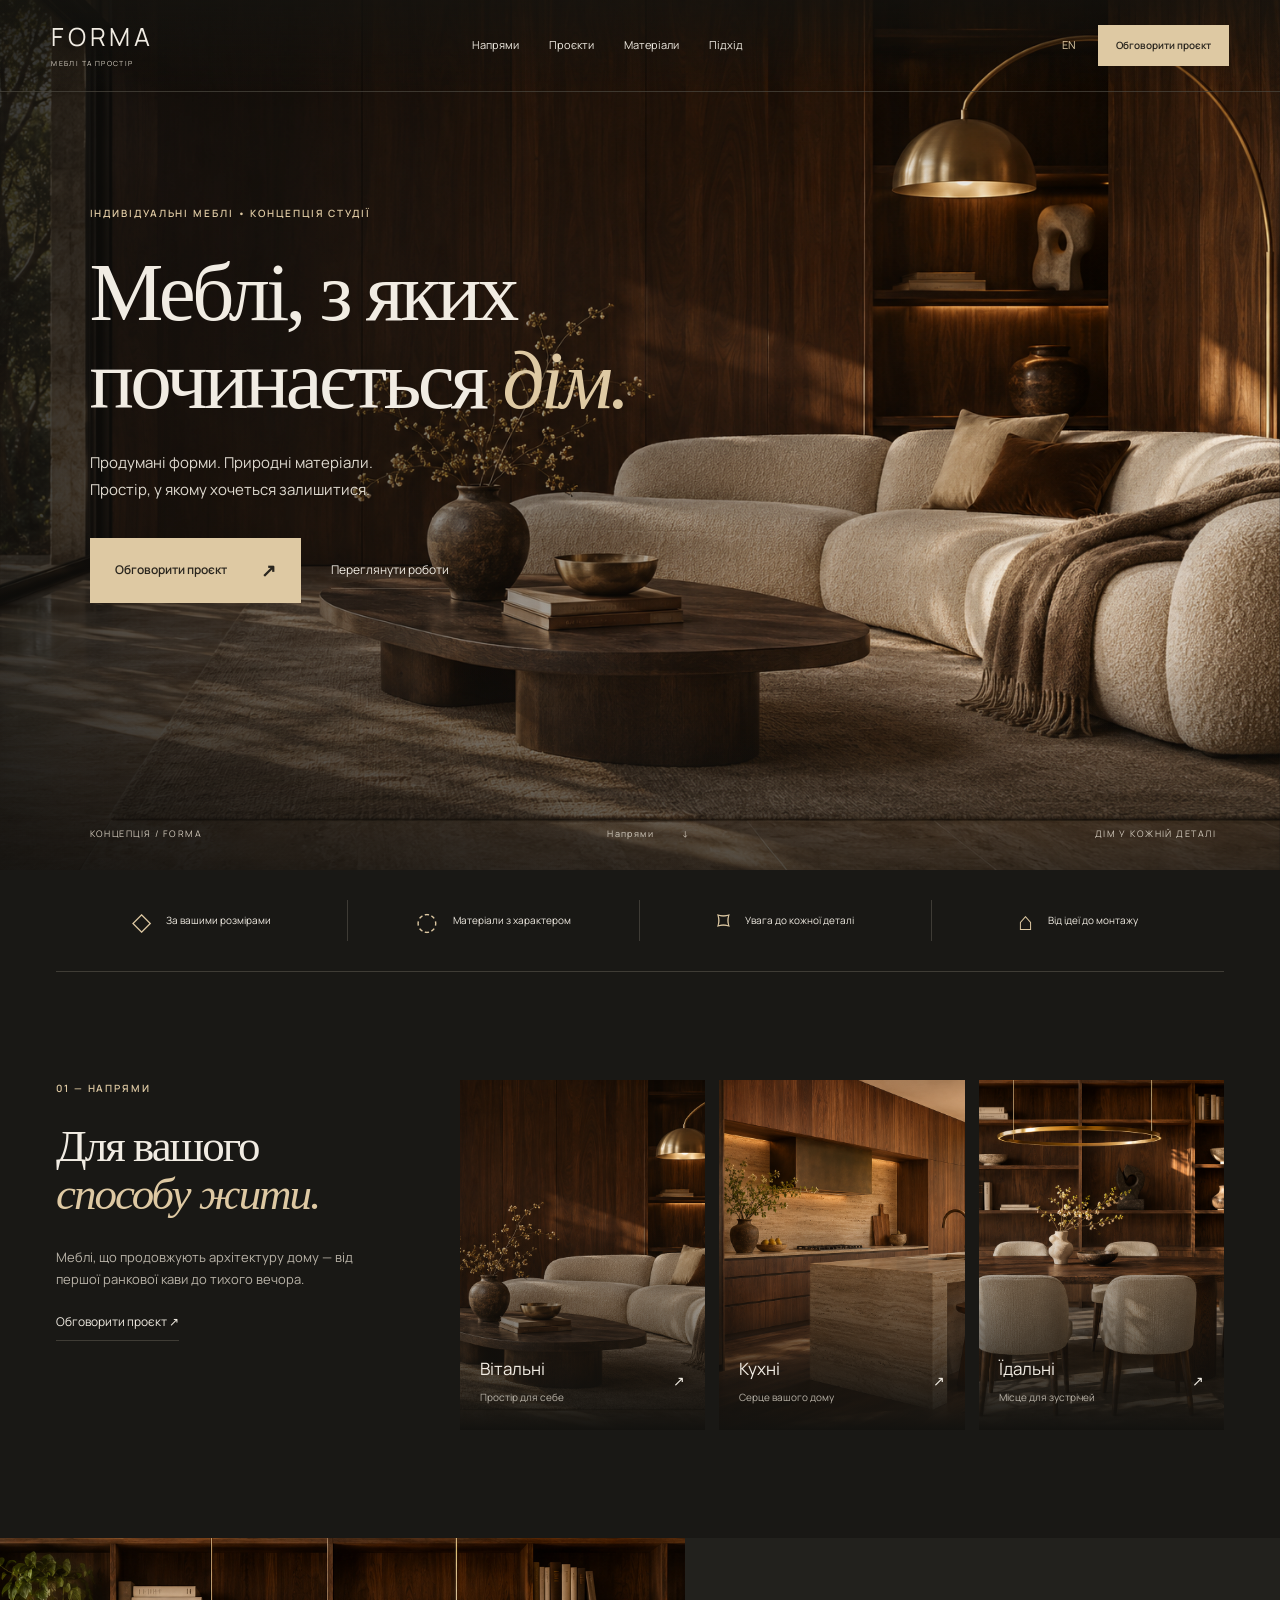
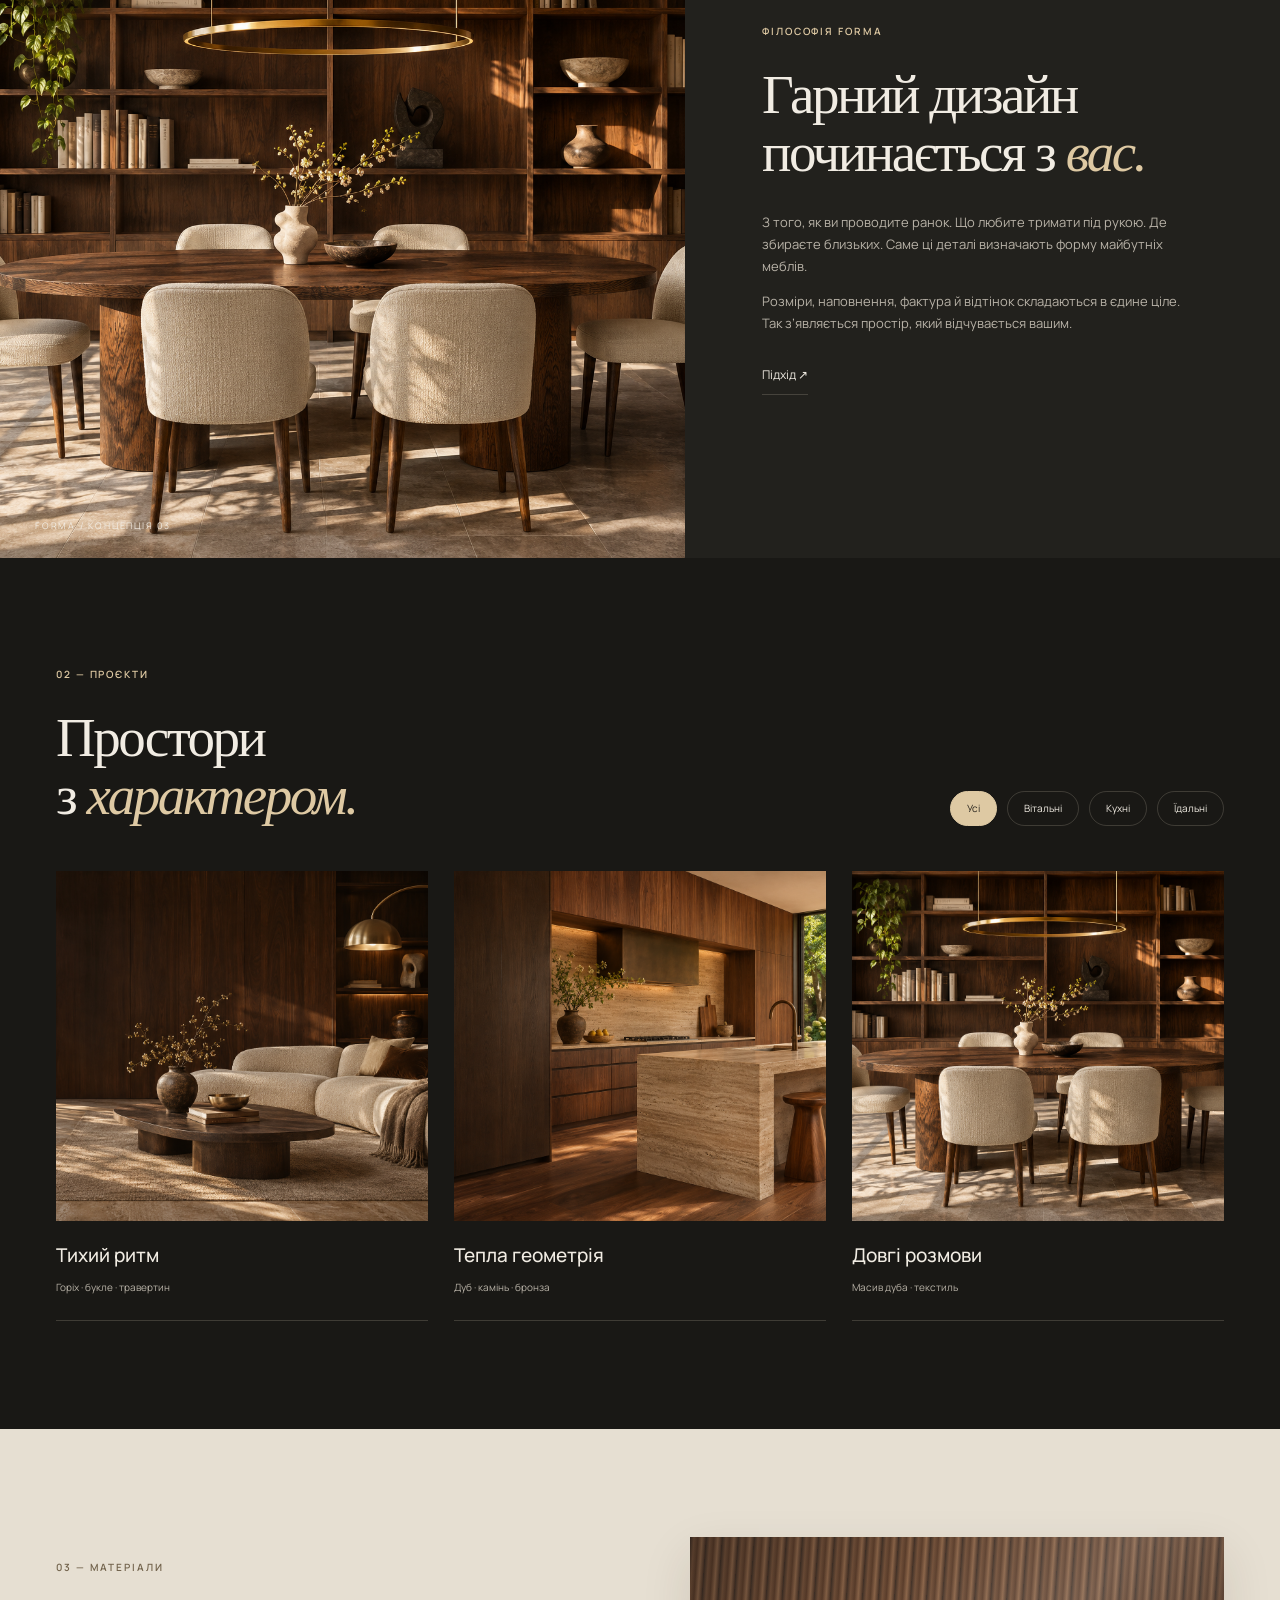
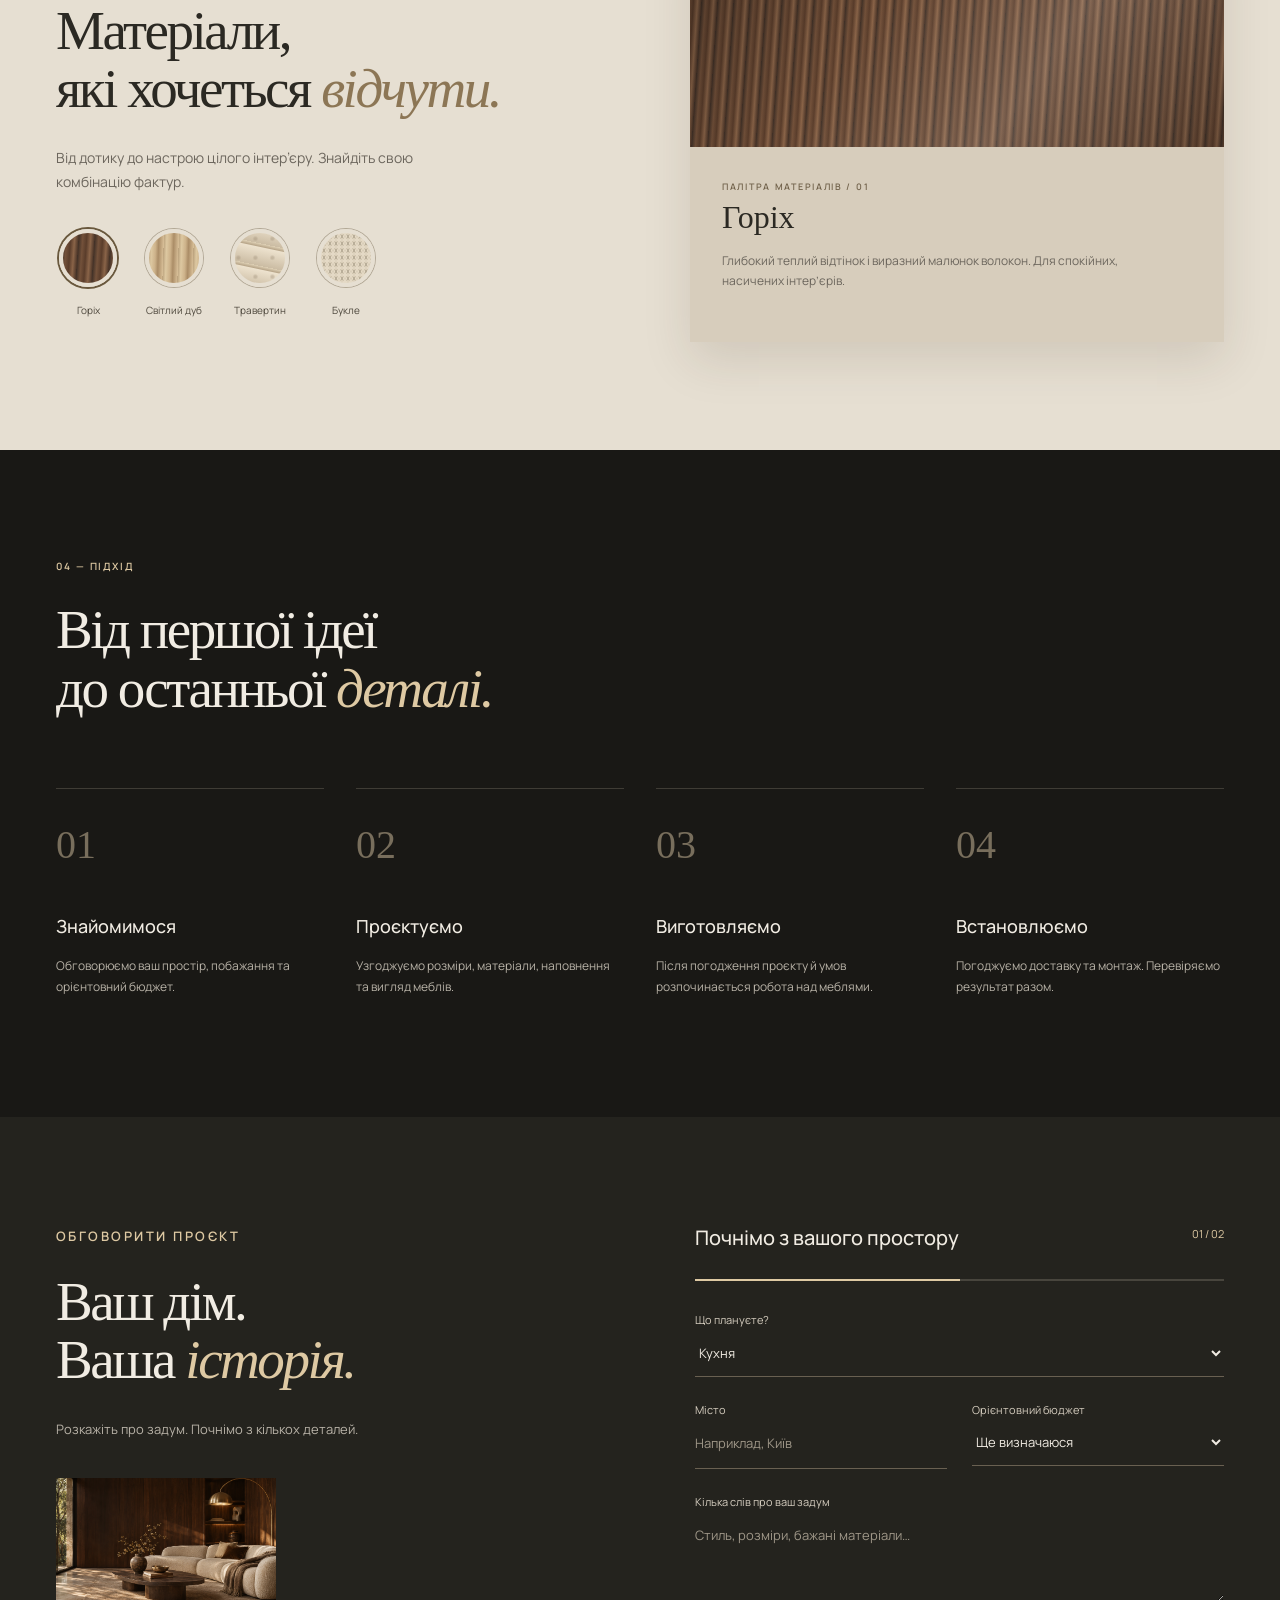
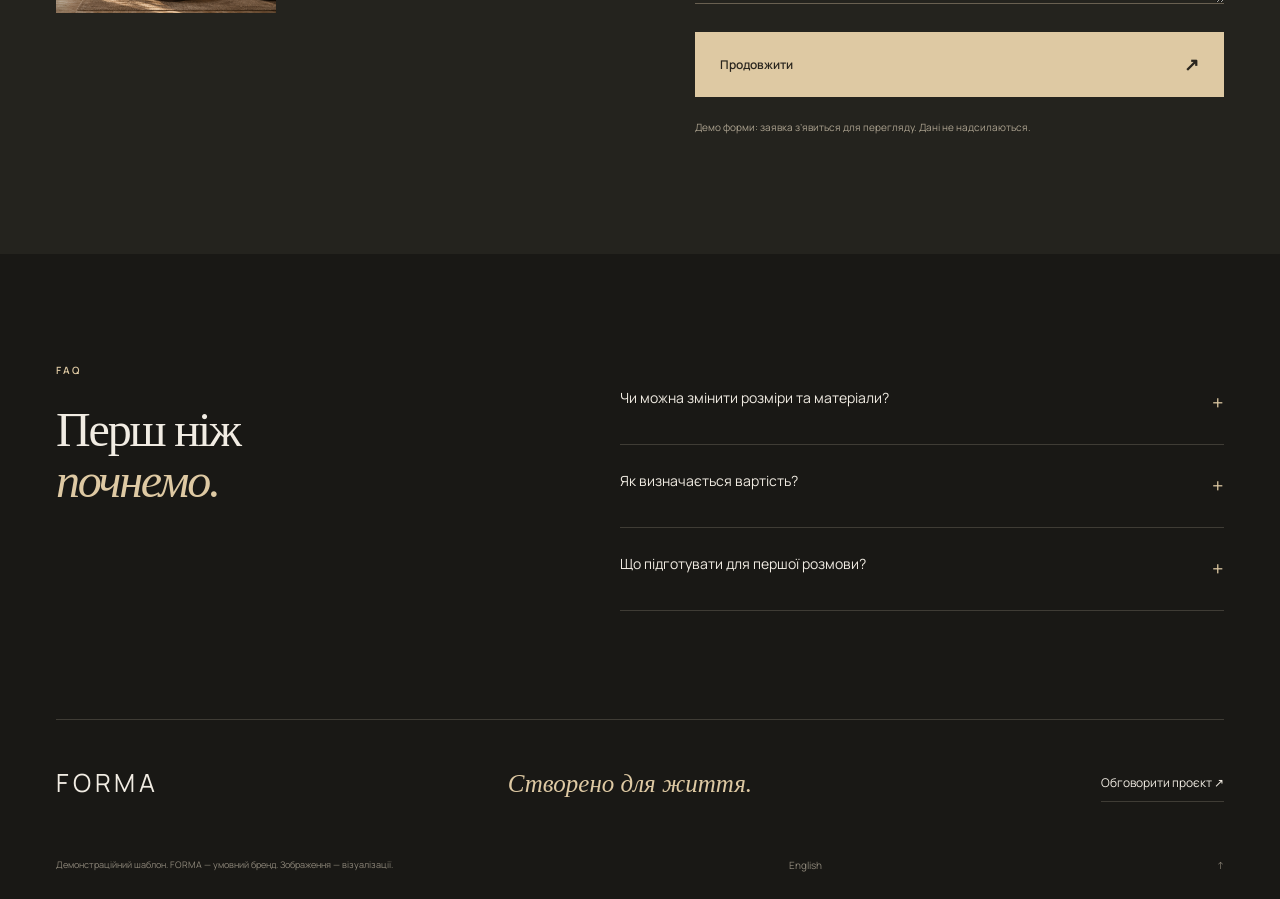
==== index.html @ 68974aac "Create Ukrainian and American furniture studio templates" ====
<!doctype html>
<html lang="uk">
<head>
<meta charset="UTF-8">
<meta name="viewport" content="width=device-width, initial-scale=1">
<meta name="robots" content="noindex,nofollow">
<meta name="description" content="МЕБЛІ ТА ПРОСТІР — Демонстраційний шаблон. FORMA — умовний бренд. Зображення — візуалізації.">
<meta name="theme-color" content="#191815">
<title>FORMA — МЕБЛІ ТА ПРОСТІР</title>
<link rel="icon" href="favicon.svg">
<link rel="preload" href="manrope.ttf" as="font" type="font/ttf" crossorigin>
<link rel="stylesheet" href="style.css">
<script src="app.js" defer>
</script>
</head>
<body class="uk">
<a class="skip" href="#main">До вмісту</a>
<header>
<a class="brand" href="#">FORMA<small>МЕБЛІ ТА ПРОСТІР</small>
</a>
<nav aria-label="Навігація">
<a href="#collections">Напрями</a>
<a href="#projects">Проєкти</a>
<a href="#materials">Матеріали</a>
<a href="#process">Підхід</a>
</nav>
<div class="header-end">
<a class="language" href="english.html" aria-label="English template">EN</a>
<a class="button compact" href="#inquiry">Обговорити проєкт</a>
<button class="menu-toggle" aria-label="Меню" aria-expanded="false">
<span>
</span>
<span>
</span>
</button>
</div>
</header>
<main id="main">
<section class="hero">
<img class="hero-img" src="living.png" alt="Вітальні" fetchpriority="high">
<div class="hero-shade">
</div>
<div class="hero-content">
<p class="eyebrow">ІНДИВІДУАЛЬНІ МЕБЛІ • КОНЦЕПЦІЯ СТУДІЇ</p>
<h1>Меблі, з яких<br>починається <i>дім.</i>
</h1>
<p class="hero-intro">Продумані форми. Природні матеріали.<br>Простір, у якому хочеться залишитися.</p>
<div class="hero-actions">
<a class="button" href="#inquiry">Обговорити проєкт <span>↗</span>
</a>
<a class="text-link" href="#projects">Переглянути роботи</a>
</div>
</div>
<div class="hero-bottom">
<span>КОНЦЕПЦІЯ / FORMA</span>
<a href="#collections">Напрями <span>↓</span>
</a>
<span>ДІМ У КОЖНІЙ ДЕТАЛІ</span>
</div>
</section>
<div class="benefits wrap">
<div>
<span class="benefit-icon">◇</span>
<span>За вашими розмірами</span>
</div>
<div>
<span class="benefit-icon">◌</span>
<span>Матеріали з характером</span>
</div>
<div>
<span class="benefit-icon">⌑</span>
<span>Увага до кожної деталі</span>
</div>
<div>
<span class="benefit-icon">⌂</span>
<span>Від ідеї до монтажу</span>
</div>
</div>
<section class="collections wrap section" id="collections">
<div class="collection-intro">
<p class="eyebrow">01 — Напрями</p>
<h2>Для вашого<br>
 <i>способу жити.</i>
</h2>
<p>Меблі, що продовжують архітектуру дому — від першої ранкової кави до тихого вечора.</p>
<a class="text-link" href="#inquiry">Обговорити проєкт ↗</a>
</div>
<div class="collection-grid">
<button class="collection-card" data-project="0">
<img src="living.png" alt="Вітальні" loading="lazy">
<span class="card-bottom">
<span>
<strong>Вітальні</strong>
<small>Простір для себе</small>
</span>
<span aria-hidden="true">↗</span>
</span>
</button>
<button class="collection-card" data-project="1">
<img src="kitchen.png" alt="Кухні" loading="lazy">
<span class="card-bottom">
<span>
<strong>Кухні</strong>
<small>Серце вашого дому</small>
</span>
<span aria-hidden="true">↗</span>
</span>
</button>
<button class="collection-card" data-project="2">
<img src="dining.png" alt="Їдальні" loading="lazy">
<span class="card-bottom">
<span>
<strong>Їдальні</strong>
<small>Місце для зустрічей</small>
</span>
<span aria-hidden="true">↗</span>
</span>
</button>
</div>
</section>
<section class="about section">
<div class="about-image">
<img src="dining.png" alt="Їдальні" loading="lazy">
<span class="image-label">FORMA / КОНЦЕПЦІЯ 03</span>
</div>
<div class="about-copy">
<p class="eyebrow">ФІЛОСОФІЯ FORMA</p>
<h2>Гарний дизайн<br>починається з <i>вас.</i>
</h2>
<p>З того, як ви проводите ранок. Що любите тримати під рукою. Де збираєте близьких. Саме ці деталі визначають форму майбутніх меблів.</p>
<p>Розміри, наповнення, фактура й відтінок складаються в єдине ціле. Так з’являється простір, який відчувається вашим.</p>
<a class="text-link" href="#process">Підхід ↗</a>
</div>
</section>
<section class="wrap section" id="projects">
<div class="section-heading">
<div>
<p class="eyebrow">02 — Проєкти</p>
<h2>Простори<br>з <i>характером.</i>
</h2>
</div>
<div class="filters" aria-label="Фільтр проєктів">
<button class="active" data-filter="all" aria-pressed="true">Усі</button>
<button data-filter="0" aria-pressed="false">Вітальні</button>
<button data-filter="1" aria-pressed="false">Кухні</button>
<button data-filter="2" aria-pressed="false">Їдальні</button>
</div>
</div>
<div class="project-grid">
<button class="project" data-category="0" data-project="0">
<div class="project-photo">
<img src="living.png" alt="Тихий ритм" loading="lazy">
<span>Детальніше про концепцію ↗</span>
</div>
<div class="project-caption">
<h3>Тихий ритм</h3>
<small>Горіх · букле · травертин</small>
</div>
</button>
<button class="project" data-category="1" data-project="1">
<div class="project-photo">
<img src="kitchen.png" alt="Тепла геометрія" loading="lazy">
<span>Детальніше про концепцію ↗</span>
</div>
<div class="project-caption">
<h3>Тепла геометрія</h3>
<small>Дуб · камінь · бронза</small>
</div>
</button>
<button class="project" data-category="2" data-project="2">
<div class="project-photo">
<img src="dining.png" alt="Довгі розмови" loading="lazy">
<span>Детальніше про концепцію ↗</span>
</div>
<div class="project-caption">
<h3>Довгі розмови</h3>
<small>Масив дуба · текстиль</small>
</div>
</button>
</div>
</section>
<section class="materials section" id="materials">
<div class="wrap material-layout">
<div>
<p class="eyebrow">03 — Матеріали</p>
<h2>Матеріали,<br>які хочеться <i>відчути.</i>
</h2>
<p>Від дотику до настрою цілого інтер’єру. Знайдіть свою комбінацію фактур.</p>
<div class="swatches" role="group" aria-label="Матеріали">
<button class="swatch s0" data-material="0" aria-label="Горіх" aria-pressed="true">
<span>
</span>
<small>Горіх</small>
</button>
<button class="swatch s1" data-material="1" aria-label="Світлий дуб" aria-pressed="false">
<span>
</span>
<small>Світлий дуб</small>
</button>
<button class="swatch s2" data-material="2" aria-label="Травертин" aria-pressed="false">
<span>
</span>
<small>Травертин</small>
</button>
<button class="swatch s3" data-material="3" aria-label="Букле" aria-pressed="false">
<span>
</span>
<small>Букле</small>
</button>
</div>
</div>
<div class="material-preview m0">
<div class="material-surface">
<span class="grain">
</span>
</div>
<div class="material-info">
<span class="eyebrow">ПАЛІТРА МАТЕРІАЛІВ / <span id="material-number">01</span>
</span>
<h3 id="material-name">Горіх</h3>
<p id="material-description">Глибокий теплий відтінок і виразний малюнок волокон. Для спокійних, насичених інтер’єрів.</p>
</div>
</div>
</div>
</section>
<section class="wrap section" id="process">
<div class="section-heading">
<div>
<p class="eyebrow">04 — Підхід</p>
<h2>Від першої ідеї<br>до останньої <i>деталі.</i>
</h2>
</div>
</div>
<div class="steps">
<article>
<span class="step-number">01</span>
<h3>Знайомимося</h3>
<p>Обговорюємо ваш простір, побажання та орієнтовний бюджет.</p>
</article>
<article>
<span class="step-number">02</span>
<h3>Проєктуємо</h3>
<p>Узгоджуємо розміри, матеріали, наповнення та вигляд меблів.</p>
</article>
<article>
<span class="step-number">03</span>
<h3>Виготовляємо</h3>
<p>Після погодження проєкту й умов розпочинається робота над меблями.</p>
</article>
<article>
<span class="step-number">04</span>
<h3>Встановлюємо</h3>
<p>Погоджуємо доставку та монтаж. Перевіряємо результат разом.</p>
</article>
</div>
</section>
<section class="inquiry section" id="inquiry">
<div class="wrap inquiry-layout">
<div class="inquiry-copy">
<p class="eyebrow">Обговорити проєкт</p>
<h2>Ваш дім.<br>Ваша <i>історія.</i>
</h2>
<p>Розкажіть про задум. Почнімо з кількох деталей.</p>
<div class="mini-image">
<img src="living.png" alt="Вітальні" loading="lazy">
</div>
</div>
<form id="inquiry-form">
<div class="form-top">
<h3>Почнімо з вашого простору</h3>
<span id="step-indicator">01 / 02</span>
</div>
<div class="progress">
<span>
</span>
</div>
<fieldset id="step-one">
<legend class="sr-only">Почнімо з вашого простору</legend>
<label>Що плануєте?<select name="project">
<option>Кухня</option>
<option>Вітальня</option>
<option>Їдальня</option>
<option>Шафа / гардеробна</option>
<option>Комплексний проєкт</option>
</select>
</label>
<div class="field-grid">
<label>Місто<input name="location" placeholder="Наприклад, Київ" required >
</label>
<label>Орієнтовний бюджет<select name="budget">
<option>Ще визначаюся</option>
<option>До 100 000 ₴</option>
<option>100 000–250 000 ₴</option>
<option>Понад 250 000 ₴</option>
</select>
</label>
</div>
<label>Кілька слів про ваш задум<textarea name="notes" rows="3" placeholder="Стиль, розміри, бажані матеріали…">
</textarea>
</label>
<button class="button form-button" type="button" id="next">Продовжити <span>↗</span>
</button>
</fieldset>
<fieldset id="step-two" hidden disabled>
<legend class="sr-only">Ваше ім’я</legend>
<label>Ваше ім’я<input name="name" autocomplete="name" required>
</label>
<label>Email<input name="email" type="email" autocomplete="email" required>
</label>
<div class="form-buttons">
<button class="back-button" type="button" id="back">Назад</button>
<button class="button" type="submit">Переглянути заявку ↗</button>
</div>
</fieldset>
<p class="form-note">Демо форми: заявка з’явиться для перегляду. Дані не надсилаються.</p>
</form>
</div>
</section>
<section class="wrap section faq">
<div>
<p class="eyebrow">FAQ</p>
<h2>Перш ніж<br>
 <i>почнемо.</i>
</h2>
</div>
<div>
<details>
<summary>Чи можна змінити розміри та матеріали?<span>+</span>
</summary>
<p>Так. Концепція передбачає індивідуальний вибір розмірів, наповнення й матеріалів. Остаточні можливості узгоджуються для конкретного проєкту.</p>
</details>
<details>
<summary>Як визначається вартість?<span>+</span>
</summary>
<p>Для розрахунку потрібні розміри, бажане наповнення, матеріали та умови монтажу. Точна пропозиція готується після обговорення деталей.</p>
</details>
<details>
<summary>Що підготувати для першої розмови?<span>+</span>
</summary>
<p>План приміщення, приблизні розміри та кілька зображень, які вам подобаються. Якщо їх ще немає, почніть з опису ідеї.</p>
</details>
</div>
</section>
</main>
<footer class="wrap">
<div class="footer-top">
<a class="brand" href="#">FORMA</a>
<p>Створено для життя.</p>
<a class="text-link" href="#inquiry">Обговорити проєкт ↗</a>
</div>
<div class="footer-bottom">
<small>Демонстраційний шаблон. FORMA — умовний бренд. Зображення — візуалізації.</small>
<a href="english.html">English</a>
<a href="#">↑</a>
</div>
</footer>
<dialog id="project-dialog">
<button class="close" aria-label="Закрити">×</button>
<img id="dialog-image" src="living.png" alt="">
<div class="dialog-copy">
<p class="eyebrow">Концепція інтер’єру</p>
<h2 id="dialog-title">
</h2>
<p id="dialog-details">
</p>
<p>Демонстраційна візуалізація поєднання матеріалів та меблів. Майбутній проєкт адаптується до вашого простору.</p>
<button class="button" id="project-inquire">Обговорити проєкт ↗</button>
</div>
</dialog>
<dialog id="request-dialog">
<button class="close" aria-label="Закрити">×</button>
<div class="dialog-copy">
<p class="eyebrow">Готово до обговорення</p>
<h2>Ваша заявка</h2>
<pre id="request-text">
</pre>
<p>Це попередній перегляд. Щоб приймати реальні звернення, власник шаблону підключає пошту або CRM.</p>
<div class="form-buttons">
<button class="button" id="copy">Скопіювати</button>
<button class="text-link" id="download">Завантажити заявку</button>
</div>
<p id="copy-status" role="status">
</p>
</div>
</dialog>
<script type="application/json" id="site-data">{"lang": "uk", "brand": "FORMA", "tag": "МЕБЛІ ТА ПРОСТІР", "other": "english.html", "otherlabel": "EN", "title": "Меблі, з яких<br>починається <i>дім.</i>", "eyebrow": "ІНДИВІДУАЛЬНІ МЕБЛІ • КОНЦЕПЦІЯ СТУДІЇ", "intro": "Продумані форми. Природні матеріали.<br>Простір, у якому хочеться залишитися.", "hero": "living", "cta": "Обговорити проєкт", "explore": "Переглянути роботи", "nav": ["Напрями", "Проєкти", "Матеріали", "Підхід"], "line": ["За вашими розмірами", "Матеріали з характером", "Увага до кожної деталі", "Від ідеї до монтажу"], "collection": "Для вашого<br>
 <i>способу жити.</i>", "collectionintro": "Меблі, що продовжують архітектуру дому — від першої ранкової кави до тихого вечора.", "cats": ["Вітальні", "Кухні", "Їдальні"], "catdesc": ["Простір для себе", "Серце вашого дому", "Місце для зустрічей"], "aboutlabel": "ФІЛОСОФІЯ FORMA", "about": "Гарний дизайн<br>починається з <i>вас.</i>", "abouttext": "З того, як ви проводите ранок. Що любите тримати під рукою. Де збираєте близьких. Саме ці деталі визначають форму майбутніх меблів.", "abouttext2": "Розміри, наповнення, фактура й відтінок складаються в єдине ціле. Так з’являється простір, який відчувається вашим.", "projects": "Простори<br>з <i>характером.</i>", "all": "Усі", "projectfilters": ["Вітальні", "Кухні", "Їдальні"], "projectnames": ["Тихий ритм", "Тепла геометрія", "Довгі розмови"], "projectdetail": ["Горіх · букле · травертин", "Дуб · камінь · бронза", "Масив дуба · текстиль"], "view": "Детальніше про концепцію", "materials": "Матеріали,<br>які хочеться <i>відчути.</i>", "materialintro": "Від дотику до настрою цілого інтер’єру. Знайдіть свою комбінацію фактур.", "matnames": ["Горіх", "Світлий дуб", "Травертин", "Букле"], "matdesc": ["Глибокий теплий відтінок і виразний малюнок волокон. Для спокійних, насичених інтер’єрів.", "Світла природна фактура. Додає простору легкості й поєднується з теплим каменем.", "М’яка палітра та природні пори. Кожен фрагмент має власний неповторний малюнок.", "Об’ємне переплетення та м’якість. Для меблів, у яких хочеться затриматися."], "process": "Від першої ідеї<br>до останньої <i>деталі.</i>", "steps": ["Знайомимося", "Проєктуємо", "Виготовляємо", "Встановлюємо"], "steptext": ["Обговорюємо ваш простір, побажання та орієнтовний бюджет.", "Узгоджуємо розміри, матеріали, наповнення та вигляд меблів.", "Після погодження проєкту й умов розпочинається робота над меблями.", "Погоджуємо доставку та монтаж. Перевіряємо результат разом."], "formtitle": "Ваш дім.<br>Ваша <i>історія.</i>", "formintro": "Розкажіть про задум. Почнімо з кількох деталей.", "start": "Почнімо з вашого простору", "next": "Продовжити", "back": "Назад", "send": "Переглянути заявку", "projectlabel": "Що плануєте?", "options": ["Кухня", "Вітальня", "Їдальня", "Шафа / гардеробна", "Комплексний проєкт"], "city": "Місто", "cityph": "Наприклад, Київ", "budget": "Орієнтовний бюджет", "budgets": ["Ще визначаюся", "До 100 000 ₴", "100 000–250 000 ₴", "Понад 250 000 ₴"], "name": "Ваше ім’я", "email": "Email", "notes": "Кілька слів про ваш задум", "noteph": "Стиль, розміри, бажані матеріали…", "formnote": "Демо форми: заявка з’явиться для перегляду. Дані не надсилаються.", "faqtitle": "Перш ніж<br>
 <i>почнемо.</i>", "faqs": [["Чи можна змінити розміри та матеріали?", "Так. Концепція передбачає індивідуальний вибір розмірів, наповнення й матеріалів. Остаточні можливості узгоджуються для конкретного проєкту."], ["Як визначається вартість?", "Для розрахунку потрібні розміри, бажане наповнення, матеріали та умови монтажу. Точна пропозиція готується після обговорення деталей."], ["Що підготувати для першої розмови?", "План приміщення, приблизні розміри та кілька зображень, які вам подобаються. Якщо їх ще немає, почніть з опису ідеї."]], "footer": "Створено для життя.", "demo": "Демонстраційний шаблон. FORMA — умовний бренд. Зображення — візуалізації.", "modal": "Концепція інтер’єру", "modaltext": "Демонстраційна візуалізація поєднання матеріалів та меблів. Майбутній проєкт адаптується до вашого простору.", "close": "Закрити", "request": "Ваша заявка", "copy": "Скопіювати", "copied": "Скопійовано", "download": "Завантажити заявку", "step": "Крок", "finish": "Готово до обговорення", "formsummary": "Це попередній перегляд. Щоб приймати реальні звернення, власник шаблону підключає пошту або CRM."}</script>
</body>
</html>
---- style.css ----
@font-face {
  font-family:Manrope;
  src:url(manrope.ttf) format('truetype');
  font-weight:200 800;
  font-display:swap
}

:root {
  --bg:#191815;
  --panel:#22211d;
  --ink:#f1ece3;
  --muted:#b8b2a7;
  --gold:#dec9a3;
  --line:rgba(232,220,198,.18);
  --serif:Georgia,'Times New Roman',serif
}

* {
  box-sizing:border-box
}
html {
  scroll-behavior:smooth;
  scroll-padding-top:100px
}
body {
  margin:0;
  background:var(--bg);
  color:var(--ink);
  font:14px/1.7 Manrope,sans-serif
}
button,input,select,textarea {
  font:inherit
}
button,a {
  -webkit-tap-highlight-color:transparent
}
button {
  cursor:pointer
}
a {
  color:inherit;
  text-decoration:none
}
button {
  color:inherit
}
img {
  display:block;
  max-width:100%;
  object-fit:cover
}
button:focus-visible,a:focus-visible,input:focus-visible,select:focus-visible,textarea:focus-visible,summary:focus-visible {
  outline:2px solid var(--gold);
  outline-offset:5px
}
button[hidden],[hidden] {
  display:none!important
}
h1,h2,h3,p {
  margin-top:0
}
h1,h2 {
  font-family:var(--serif);
  font-weight:400;
  line-height:1.06;
  letter-spacing:-.045em
}
h1 {
  font-size:clamp(54px,6.5vw,102px);
  margin:24px 0
}
h2 {
  font-size:clamp(40px,4.3vw,68px);
  margin-bottom:28px
}
h3 {
  font-size:20px;
  font-weight:500;
  line-height:1.3
}
h1 i,h2 i {
  font-weight:400;
  color:var(--gold)
}
p {
  color:var(--muted)
}
.wrap {
  width:min(1320px,calc(100% - 112px));
  margin-inline:auto
}
.section {
  padding-block:108px
}
.eyebrow {
  text-transform:uppercase;
  letter-spacing:.19em;
  font-size:10px;
  font-weight:600;
  color:var(--gold);
  margin-bottom:26px
}
.button {
  display:inline-flex;
  align-items:center;
  justify-content:space-between;
  gap:34px;
  background:var(--gold);
  color:#29251e;
  border:1px solid var(--gold);
  padding:16px 24px;
  font-size:12px;
  font-weight:600;
  transition:background .2s,transform .2s
}
.button:hover {
  background:#f1dfbd;
  transform:translateY(-2px)
}
.button span {
  font-size:18px
}
.text-link {
  background:transparent;
  border:0;
  border-bottom:1px solid var(--line);
  padding:8px 0;
  font-size:12px;
  color:var(--ink);
  display:inline-block
}
.text-link:hover {
  color:var(--gold);
  border-color:var(--gold)
}
header {
  height:92px;
  display:flex;
  align-items:center;
  justify-content:space-between;
  gap:30px;
  padding:0 4%;
  position:absolute;
  z-index:5;
  top:0;
  left:0;
  right:0;
  border-bottom:1px solid var(--line);
  background:linear-gradient(#161511a6,transparent)
}
.brand {
  font-size:25px;
  letter-spacing:.15em;
  line-height:1.15;
  white-space:nowrap
}
.brand small {
  display:block;
  font-size:7px;
  letter-spacing:.2em;
  margin-top:8px;
  color:#d7d0c3
}
nav {
  display:flex;
  gap:30px
}
nav a {
  font-size:11px
}
nav a:hover {
  color:var(--gold)
}
.header-end {
  display:flex;
  gap:22px;
  align-items:center
}
.language {
  font-size:11px;
  color:var(--gold)
}
.compact {
  padding:11px 17px;
  font-size:10px
}
.menu-toggle {
  display:none;
  background:transparent;
  border:0;
  width:40px;
  height:40px;
  padding:8px
}
.menu-toggle span {
  display:block;
  height:1px;
  background:var(--ink);
  margin:6px 0
}
.hero {
  height:min(870px,100svh);
  min-height:680px;
  position:relative;
  overflow:hidden
}
.hero-img {
  position:absolute;
  width:100%;
  height:100%;
  object-position:center 58%;
  animation:hero-in 1.6s ease-out both
}
.hero-shade {
  position:absolute;
  inset:0;
  background:linear-gradient(90deg,rgba(15,14,12,.82),rgba(15,14,12,.35) 45%,rgba(15,14,12,.03) 80%),linear-gradient(0deg,#191815aa,transparent 25%)
}
.hero-content {
  position:relative;
  padding:205px 0 95px;
  margin-left:7%;
  max-width:820px;
  animation:text-in .9s ease-out both
}
.hero-intro {
  color:#ded9cf;
  font-size:15px;
  line-height:1.8;
  margin:25px 0 35px
}
.hero-actions {
  display:flex;
  align-items:center;
  gap:30px
}
.hero-bottom {
  position:absolute;
  bottom:29px;
  left:7%;
  right:5%;
  display:flex;
  justify-content:space-between;
  font-size:9px;
  letter-spacing:.16em;
  color:#d2cabc
}
.hero-bottom a {
  display:flex;
  gap:28px
}
.benefits {
  display:grid;
  grid-template-columns:repeat(4,1fr);
  border-bottom:1px solid var(--line);
  padding:30px 0
}
.benefits>div {
  display:flex;
  align-items:center;
  justify-content:center;
  gap:15px;
  padding:8px 18px;
  border-right:1px solid var(--line);
  font-size:10px
}
.benefits>div:last-child {
  border:0
}
.benefit-icon {
  font-size:25px;
  color:var(--gold);
  line-height:1
}
.collections {
  display:grid;
  grid-template-columns:1fr 2.2fr;
  gap:56px
}
.collection-intro p:not(.eyebrow) {
  max-width:300px;
  font-size:13px
}
.collection-intro h2 {
  font-size:45px
}
.collection-grid {
  display:grid;
  grid-template-columns:repeat(3,1fr);
  gap:14px
}
.collection-card {
  position:relative;
  border:0;
  background:#23221d;
  padding:0;
  text-align:left;
  overflow:hidden;
  min-height:350px
}
.collection-card img {
  height:100%;
  width:100%;
  transition:transform .7s;
  object-position:60%
}
.collection-card:after {
  content:'';
  position:absolute;
  inset:40% 0 0;
  background:linear-gradient(transparent,#13120f)
}
.collection-card:hover img {
  transform:scale(1.045)
}
.card-bottom {
  position:absolute;
  bottom:24px;
  left:20px;
  right:20px;
  z-index:1;
  display:flex;
  align-items:center;
  justify-content:space-between
}
.card-bottom strong {
  font-size:17px;
  font-weight:400;
  display:block
}
.card-bottom small {
  display:block;
  font-size:10px;
  color:var(--muted);
  margin-top:5px
}
.about {
  display:grid;
  grid-template-columns:1.15fr 1fr;
  background:#22211d;
  padding-block:0;
  min-height:620px
}
.about-image {
  position:relative
}
.about-image img {
  width:100%;
  height:100%;
  object-position:60%
}
.image-label {
  position:absolute;
  bottom:25px;
  left:35px;
  font-size:9px;
  letter-spacing:.2em
}
.about-copy {
  padding:85px 13%
}
.about-copy p:not(.eyebrow) {
  font-size:13px;
  max-width:420px
}
.about-copy .text-link {
  margin-top:10px
}
.section-heading {
  display:flex;
  justify-content:space-between;
  align-items:end;
  gap:30px;
  margin-bottom:45px
}
.section-heading h2 {
  margin:0
}
.filters {
  display:flex;
  gap:10px;
  flex-wrap:wrap
}
.filters button {
  border:1px solid var(--line);
  background:transparent;
  padding:8px 16px;
  font-size:10px;
  border-radius:30px
}
.filters .active {
  background:var(--gold);
  border-color:var(--gold);
  color:#29251e
}
.project-grid {
  display:grid;
  grid-template-columns:repeat(3,1fr);
  gap:26px
}
.project {
  padding:0;
  border:0;
  background:none;
  text-align:left
}
.project-photo {
  height:350px;
  overflow:hidden;
  position:relative
}
.project-photo img {
  height:100%;
  width:100%;
  transition:transform .6s
}
.project:hover img {
  transform:scale(1.035)
}
.project-photo>span {
  position:absolute;
  bottom:18px;
  left:18px;
  right:18px;
  background:#171612cf;
  padding:10px 14px;
  font-size:10px;
  opacity:0;
  transform:translateY(5px);
  transition:.2s
}
.project:hover .project-photo>span,.project:focus-visible .project-photo>span {
  opacity:1;
  transform:none
}
.project-caption {
  padding:22px 0;
  border-bottom:1px solid var(--line)
}
.project-caption h3 {
  font-size:19px;
  margin-bottom:7px
}
.project-caption small {
  font-size:10px;
  color:var(--muted)
}
.materials {
  background:#e6dfd2;
  color:#2b2923
}
.materials .eyebrow {
  color:#72634c
}
.materials h2 i {
  color:#8c7655
}
.materials p {
  color:#6c665d;
  max-width:420px
}
.material-layout {
  display:grid;
  grid-template-columns:1fr 1fr;
  gap:100px;
  align-items:center
}
.swatches {
  display:flex;
  gap:22px;
  margin-top:35px
}
.swatch {
  background:transparent;
  border:0;
  padding:0;
  text-align:center;
  color:#4d473c;
  width:64px
}
.swatch>span {
  display:block;
  width:58px;
  height:58px;
  border-radius:50%;
  margin:0 auto 10px;
  border:4px solid #e6dfd2;
  box-shadow:0 0 0 1px #b2a896
}
.swatch[aria-pressed=true]>span {
  box-shadow:0 0 0 2px #69583d
}
.swatch small {
  font-size:10px;
  white-space:nowrap
}
.s0>span,.m0 .material-surface {
  background:repeating-linear-gradient(94deg,#413127 0px,#73513a 4px,#5a3d2b 8px,#8a6448 12px,#4b3528 16px)
}
.s1>span,.m1 .material-surface {
  background:repeating-linear-gradient(92deg,#bca37e 0px,#ddc8a1 3px,#cdb28a 7px,#ab8d67 10px,#d6bd96 15px)
}
.s2>span,.m2 .material-surface {
  background:radial-gradient(ellipse at 20% 30%,#9b8b7560 1px,transparent 3px),repeating-linear-gradient(12deg,#cbbca3,#ede2ce 18px,#b9a78b 19px,#ded0b5 22px);
  background-size:17px 19px,100% 100%
}
.s3>span,.m3 .material-surface {
  background:radial-gradient(ellipse,#b9ae99 30%,#e8ddc8 35%,#c9bda7 50%,#e4d9c5 65%);
  background-size:6px 7px
}
.material-preview {
  background:#d7cdbc;
  box-shadow:0 18px 45px #3b2b1720
}
.material-surface {
  height:210px;
  position:relative;
  overflow:hidden
}
.grain {
  position:absolute;
  inset:0;
  background:linear-gradient(125deg,#0004,transparent 35%,#fff2 65%,#0003)
}
.material-info {
  padding:26px 32px;
  min-height:195px
}
.material-info .eyebrow {
  font-size:9px;
  margin-bottom:14px
}
.material-info h3 {
  font-family:var(--serif);
  font-size:32px;
  margin:0 0 12px
}
.material-info p {
  font-size:12px;
  margin:0
}
.steps {
  display:grid;
  grid-template-columns:repeat(4,1fr);
  gap:32px;
  margin-top:70px
}
.steps article {
  border-top:1px solid var(--line);
  padding-top:22px
}
.step-number {
  font-family:var(--serif);
  font-size:40px;
  color:#786e5c
}
.steps h3 {
  margin-top:36px;
  font-size:18px
}
.steps p {
  font-size:12px
}
.inquiry {
  background:#24231e
}
.inquiry-layout {
  display:grid;
  grid-template-columns:1fr 1fr;
  gap:110px
}
.inquiry-copy>p {
  max-width:360px;
  font-size:13px
}
.mini-image {
  width:220px;
  height:135px;
  margin-top:38px;
  overflow:hidden
}
.mini-image img {
  width:100%;
  height:100%
}
.form-top {
  display:flex;
  justify-content:space-between;
  gap:20px;
  align-items:start
}
.form-top h3 {
  font-size:20px
}
.form-top>span {
  font-size:11px;
  color:var(--gold);
  white-space:nowrap
}
.progress {
  height:2px;
  background:var(--line);
  margin:8px 0 30px
}
.progress span {
  display:block;
  height:100%;
  background:var(--gold);
  width:50%;
  transition:width .4s
}
fieldset {
  border:0;
  padding:0;
  margin:0;
  min-width:0
}
label {
  display:block;
  font-size:11px;
  color:#d5cdbf;
  margin:0 0 24px
}
input,select,textarea {
  display:block;
  width:100%;
  border:0;
  border-bottom:1px solid #696051;
  border-radius:0;
  background:transparent;
  color:var(--ink);
  padding:13px 0;
  outline-offset:3px!important;
  font-size:13px
}
select option {
  background:#24231e;
  color:var(--ink)
}
input::placeholder,textarea::placeholder {
  color:#9f9788
}
textarea {
  resize:vertical;
  min-height:90px
}
.field-grid {
  display:grid;
  grid-template-columns:1fr 1fr;
  gap:25px
}
.form-button {
  width:100%;
  margin-top:4px
}
.form-note {
  font-size:10px;
  margin-top:22px;
  color:#ada390
}
.form-buttons {
  display:flex;
  align-items:center;
  gap:22px;
  justify-content:space-between;
  flex-wrap:wrap
}
.back-button {
  background:none;
  border:0;
  border-bottom:1px solid var(--line);
  padding:7px 0;
  font-size:12px
}
.faq {
  display:grid;
  grid-template-columns:1fr 1.3fr;
  gap:100px
}
.faq h2 {
  font-size:48px
}
details {
  border-bottom:1px solid var(--line)
}
summary {
  list-style:none;
  cursor:pointer;
  padding:24px 0;
  display:flex;
  justify-content:space-between;
  gap:30px;
  font-size:14px
}
summary::-webkit-details-marker {
  display:none
}
summary span {
  color:var(--gold);
  font-size:20px;
  transition:transform .2s
}
details[open] summary span {
  transform:rotate(45deg)
}
details p {
  font-size:12px;
  margin:0 30px 24px 0
}
footer {
  border-top:1px solid var(--line);
  padding-top:45px;
  padding-bottom:25px
}
.footer-top {
  display:flex;
  justify-content:space-between;
  align-items:center;
  gap:25px
}
.footer-top p {
  font:italic 25px var(--serif);
  margin:0;
  color:var(--gold)
}
.footer-bottom {
  display:flex;
  justify-content:space-between;
  gap:25px;
  margin-top:55px;
  color:#8e877a;
  font-size:10px
}
.footer-bottom small {
  max-width:650px;
  font-size:9px
}
dialog {
  max-width:980px;
  width:calc(100% - 40px);
  max-height:90svh;
  padding:0;
  border:1px solid var(--line);
  background:var(--bg);
  color:var(--ink)
}
dialog::backdrop {
  background:#000b;
  backdrop-filter:blur(6px)
}
dialog>img {
  width:100%;
  max-height:50svh;
  object-fit:cover
}
.dialog-copy {
  padding:40px
}
.dialog-copy h2 {
  font-size:42px
}
.dialog-copy p {
  font-size:13px
}
.close {
  position:absolute;
  right:12px;
  top:12px;
  border:1px solid #ffffff50;
  background:#191815dd;
  width:40px;
  height:40px;
  border-radius:50%;
  font-size:25px;
  z-index:2
}
.dialog-copy .eyebrow {
  font-size:10px
}
.dialog-copy pre {
  font:13px/1.8 Manrope,sans-serif;
  white-space:pre-wrap;
  overflow-wrap:anywhere;
  background:#26241e;
  padding:22px
}
#request-dialog {
  max-width:650px
}
#copy-status {
  min-height:20px;
  color:var(--gold);
  margin:10px 0 0
}
.sr-only,.skip {
  position:absolute;
  clip:rect(0,0,0,0);
  width:1px;
  height:1px;
  overflow:hidden
}
.skip:focus {
  clip:auto;
  top:10px;
  left:10px;
  width:auto;
  height:auto;
  padding:10px;
  background:var(--gold);
  color:black;
  z-index:20
}
.en {
  --gold:#d6ba8c
}
.en .hero-content {
  padding-top:225px
}
.en .hero {
  min-height:720px
}
.en .collection-grid .collection-card:nth-child(2) {
  transform:translateY(22px)
}
.en .project-photo {
  height:390px
}
.en .project:nth-child(2) {
  margin-top:65px
}
.en .about {
  grid-template-columns:1fr 1.1fr
}
.en .about-image {
  order:2
}
.en .about-copy {
  padding:85px 12%
}
.en .hero-shade {
  background:linear-gradient(90deg,#12110ee8,rgba(15,14,12,.45) 50%,transparent 85%),linear-gradient(0deg,#191815aa,transparent 30%)
}

@keyframes hero-in {
  from {
  transform:scale(1.045)
}
to {
  transform:scale(1)
}

}
@keyframes text-in {
  from {
  opacity:0;
  transform:translateY(20px)
}
to {
  opacity:1;
  transform:translateY(0)
}

}

@media(min-width:1650px) {
  .hero-content {
  margin-left:max(7%,calc((100vw - 1320px)/2))
}
.hero {
  height:900px
}
.hero-content,.en .hero-content {
  padding-top:255px
}

}

@media(max-width:1150px) {
  .wrap {
  width:calc(100% - 64px)
}
header {
  gap:15px
}
nav {
  gap:18px
}
nav a {
  font-size:10px
}
.compact {
  display:none
}
.collections {
  grid-template-columns:1fr;
  gap:35px
}
.collection-intro {
  display:grid;
  grid-template-columns:1fr 1fr;
  column-gap:50px
}
.collection-intro .eyebrow {
  grid-column:1/-1
}
.collection-intro .text-link {
  justify-self:start
}
.collection-card {
  height:350px
}
.about-copy,.en .about-copy {
  padding:65px 40px
}
.material-layout,.inquiry-layout {
  gap:55px
}
.project-photo,.en .project-photo {
  height:300px
}
.faq {
  gap:50px
}
.hero-content {
  padding-top:210px
}
h1 {
  font-size:76px
}

}

@media(max-width:760px) {
  .wrap {
  width:calc(100% - 40px)
}
.section {
  padding-block:66px
}
header {
  height:78px;
  padding-inline:20px
}
.brand {
  font-size:21px
}
.brand small {
  font-size:6px
}
.header-end {
  gap:14px
}
.menu-toggle {
  display:block
}
nav {
  display:none;
  position:absolute;
  top:78px;
  left:0;
  right:0;
  padding:28px;
  background:#191815;
  box-shadow:0 20px 40px #0005
}
header.menu-open nav {
  display:flex;
  flex-direction:column;
  gap:24px
}
nav a {
  font-size:15px
}
.hero,.en .hero {
  min-height:680px;
  height:92svh;
  max-height:850px
}
.hero-content,.en .hero-content {
  margin:0;
  padding:155px 25px 80px
}
.hero-img {
  object-position:65% center
}
.en .hero-img {
  object-position:66% center
}
.hero-shade,.en .hero-shade {
  background:linear-gradient(90deg,#13120fba,#13120f44),linear-gradient(0deg,#191815cc,transparent 30%)
}
h1 {
  font-size:clamp(47px,10.5vw,72px);
  letter-spacing:-.05em;
  margin-top:26px
}
.hero .eyebrow {
  font-size:8px;
  letter-spacing:.12em
}
.hero-intro {
  font-size:13px;
  max-width:300px
}
.hero-intro br {
  display:none
}
.hero-actions {
  align-items:start;
  flex-direction:column;
  gap:12px
}
.hero-actions .button {
  font-size:11px;
  padding:13px 18px
}
.hero-bottom {
  bottom:22px;
  left:25px;
  right:25px;
  font-size:8px
}
.hero-bottom>span:last-child {
  display:none
}
.benefits {
  grid-template-columns:1fr 1fr;
  padding-block:20px
}
.benefits>div {
  font-size:9px;
  justify-content:start;
  padding:15px 8px;
  gap:10px
}
.benefits>div:nth-child(2) {
  border:0
}
.benefit-icon {
  font-size:22px
}
.collection-intro {
  display:block
}
.collection-intro p:not(.eyebrow) {
  max-width:400px
}
.collection-grid {
  gap:10px;
  grid-template-columns:1fr 1fr
}
.collection-card {
  height:290px;
  min-height:0
}
.collection-card:last-child {
  grid-column:1/-1;
  height:230px
}
.collection-card:last-child img {
  object-position:50% 65%
}
.card-bottom {
  left:15px;
  right:15px;
  bottom:19px
}
.card-bottom strong {
  font-size:16px
}
.card-bottom small {
  font-size:9px
}
.en .collection-grid .collection-card:nth-child(2) {
  transform:none
}
.about,.en .about {
  grid-template-columns:1fr;
  padding:0;
  min-height:0
}
.about-image,.en .about-image {
  height:340px;
  order:0
}
.about-copy,.en .about-copy {
  padding:50px 25px
}
.section-heading {
  display:block;
  margin-bottom:30px
}
.section-heading .filters {
  margin-top:28px;
  gap:6px
}
.filters button {
  font-size:10px;
  padding:7px 12px
}
.project-grid {
  grid-template-columns:1fr;
  gap:35px
}
.project-photo,.en .project-photo {
  height:330px
}
.project:nth-child(2),.en .project:nth-child(2) {
  margin-top:0
}
.project-photo>span {
  opacity:1;
  transform:none;
  left:auto;
  font-size:9px
}
.project-caption {
  padding:18px 0
}
.material-layout,.inquiry-layout,.faq {
  grid-template-columns:1fr;
  gap:40px
}
.material-surface {
  height:185px
}
.material-info {
  min-height:180px;
  padding:25px
}
.swatches {
  gap:18px
}
.steps {
  grid-template-columns:1fr 1fr;
  gap:28px 20px;
  margin-top:40px
}
.steps h3 {
  margin-top:22px;
  font-size:17px
}
.steps p {
  font-size:12px
}
.mini-image {
  display:none
}
.inquiry-copy>p {
  margin:0
}
.form-top h3 {
  font-size:18px
}
.field-grid {
  gap:18px
}
.faq h2 {
  margin-bottom:0
}
.faq {
  gap:20px
}
summary {
  font-size:13px
}
h2,.collection-intro h2,.faq h2 {
  font-size:43px
}
.footer-top {
  flex-wrap:wrap
}
.footer-top p {
  font-size:19px
}
.footer-top .text-link {
  font-size:11px
}
.footer-bottom {
  margin-top:35px;
  flex-wrap:wrap;
  gap:15px
}
.footer-bottom small {
  width:100%
}
.dialog-copy {
  padding:30px 22px
}
.dialog-copy h2 {
  font-size:34px
}
.dialog-copy pre {
  font-size:12px;
  padding:16px
}
.form-buttons .button {
  padding:12px 18px;
  font-size:11px
}

}

@media(prefers-reduced-motion:reduce) {
  html {
  scroll-behavior:auto
}
*,*::before,*::after {
  animation:none!important;
  transition:none!important
}

}
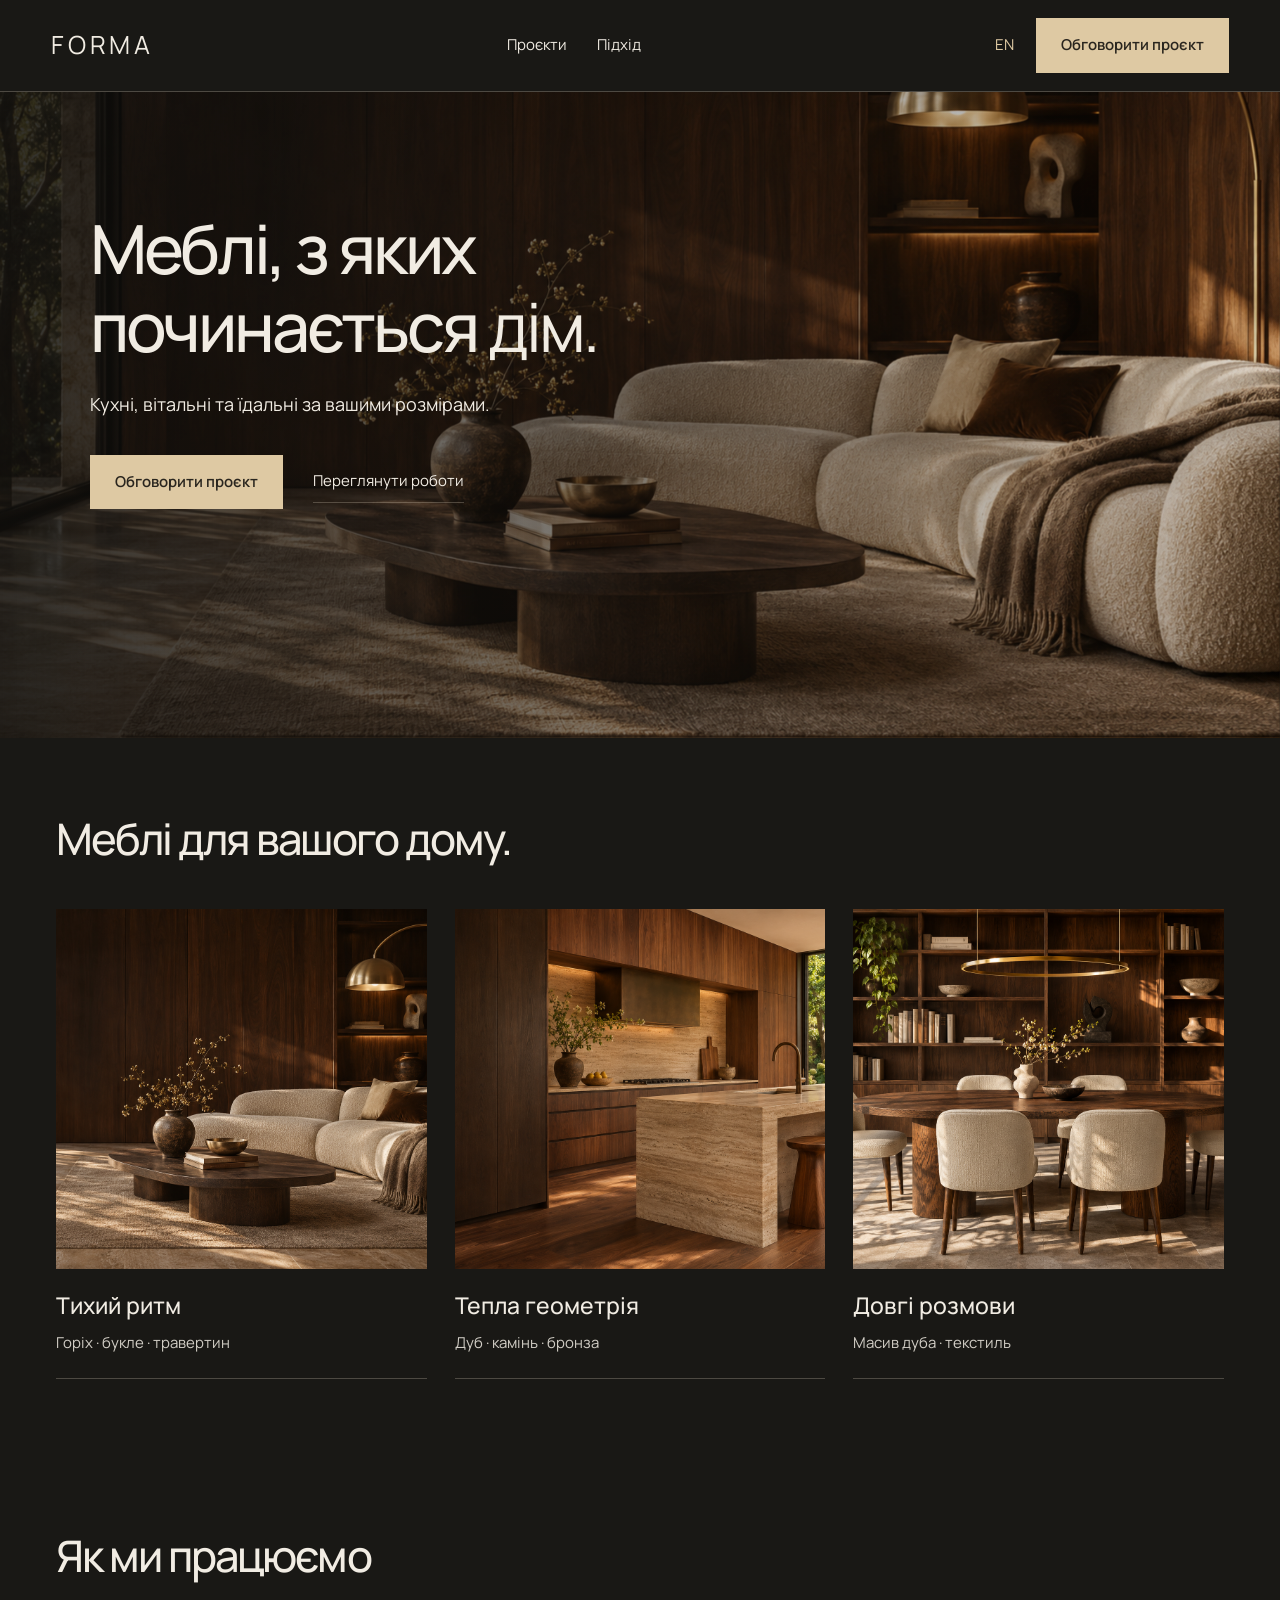
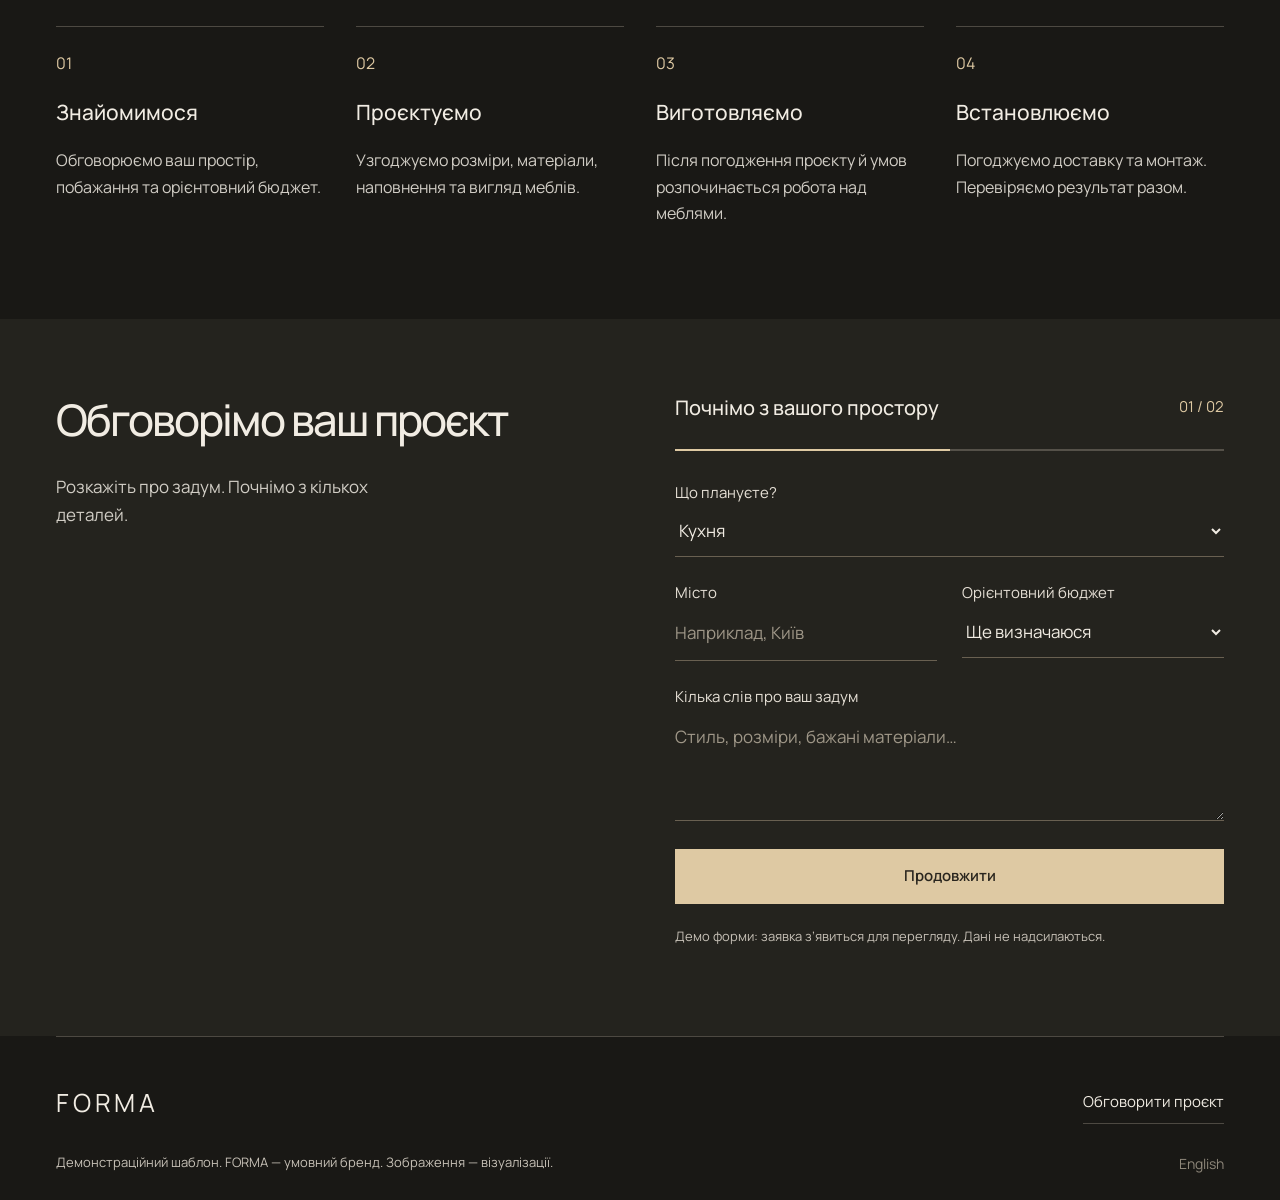
==== commit 3b877486: "Simplify layouts, remove arrows and improve typography" ====
--- a/index.html
+++ b/index.html
@@ -9,19 +9,19 @@
 <title>FORMA — МЕБЛІ ТА ПРОСТІР</title>
 <link rel="icon" href="favicon.svg">
 <link rel="preload" href="manrope.ttf" as="font" type="font/ttf" crossorigin>
-<link rel="stylesheet" href="style.css">
+<link rel="stylesheet" href="style.css?v=20261108">
 <script src="app.js" defer>
 </script>
 </head>
 <body class="uk">
 <a class="skip" href="#main">До вмісту</a>
 <header>
-<a class="brand" href="#">FORMA<small>МЕБЛІ ТА ПРОСТІР</small>
+<a class="brand" href="#">FORMA
 </a>
 <nav aria-label="Навігація">
-<a href="#collections">Напрями</a>
+
 <a href="#projects">Проєкти</a>
-<a href="#materials">Матеріали</a>
+
 <a href="#process">Підхід</a>
 </nav>
 <div class="header-end">
@@ -41,116 +41,32 @@
 <div class="hero-shade">
 </div>
 <div class="hero-content">
-<p class="eyebrow">ІНДИВІДУАЛЬНІ МЕБЛІ • КОНЦЕПЦІЯ СТУДІЇ</p>
+
 <h1>Меблі, з яких<br>починається <i>дім.</i>
 </h1>
-<p class="hero-intro">Продумані форми. Природні матеріали.<br>Простір, у якому хочеться залишитися.</p>
+<p class="hero-intro">Кухні, вітальні та їдальні за вашими розмірами.</p>
 <div class="hero-actions">
-<a class="button" href="#inquiry">Обговорити проєкт <span>↗</span>
+<a class="button" href="#inquiry">Обговорити проєкт <span></span>
 </a>
 <a class="text-link" href="#projects">Переглянути роботи</a>
 </div>
 </div>
-<div class="hero-bottom">
-<span>КОНЦЕПЦІЯ / FORMA</span>
-<a href="#collections">Напрями <span>↓</span>
-</a>
-<span>ДІМ У КОЖНІЙ ДЕТАЛІ</span>
-</div>
-</section>
-<div class="benefits wrap">
-<div>
-<span class="benefit-icon">◇</span>
-<span>За вашими розмірами</span>
-</div>
-<div>
-<span class="benefit-icon">◌</span>
-<span>Матеріали з характером</span>
-</div>
-<div>
-<span class="benefit-icon">⌑</span>
-<span>Увага до кожної деталі</span>
-</div>
-<div>
-<span class="benefit-icon">⌂</span>
-<span>Від ідеї до монтажу</span>
-</div>
-</div>
-<section class="collections wrap section" id="collections">
-<div class="collection-intro">
-<p class="eyebrow">01 — Напрями</p>
-<h2>Для вашого<br>
- <i>способу жити.</i>
-</h2>
-<p>Меблі, що продовжують архітектуру дому — від першої ранкової кави до тихого вечора.</p>
-<a class="text-link" href="#inquiry">Обговорити проєкт ↗</a>
-</div>
-<div class="collection-grid">
-<button class="collection-card" data-project="0">
-<img src="living.png" alt="Вітальні" loading="lazy">
-<span class="card-bottom">
-<span>
-<strong>Вітальні</strong>
-<small>Простір для себе</small>
-</span>
-<span aria-hidden="true">↗</span>
-</span>
-</button>
-<button class="collection-card" data-project="1">
-<img src="kitchen.png" alt="Кухні" loading="lazy">
-<span class="card-bottom">
-<span>
-<strong>Кухні</strong>
-<small>Серце вашого дому</small>
-</span>
-<span aria-hidden="true">↗</span>
-</span>
-</button>
-<button class="collection-card" data-project="2">
-<img src="dining.png" alt="Їдальні" loading="lazy">
-<span class="card-bottom">
-<span>
-<strong>Їдальні</strong>
-<small>Місце для зустрічей</small>
-</span>
-<span aria-hidden="true">↗</span>
-</span>
-</button>
-</div>
-</section>
-<section class="about section">
-<div class="about-image">
-<img src="dining.png" alt="Їдальні" loading="lazy">
-<span class="image-label">FORMA / КОНЦЕПЦІЯ 03</span>
-</div>
-<div class="about-copy">
-<p class="eyebrow">ФІЛОСОФІЯ FORMA</p>
-<h2>Гарний дизайн<br>починається з <i>вас.</i>
-</h2>
-<p>З того, як ви проводите ранок. Що любите тримати під рукою. Де збираєте близьких. Саме ці деталі визначають форму майбутніх меблів.</p>
-<p>Розміри, наповнення, фактура й відтінок складаються в єдине ціле. Так з’являється простір, який відчувається вашим.</p>
-<a class="text-link" href="#process">Підхід ↗</a>
-</div>
+
 </section>
 <section class="wrap section" id="projects">
 <div class="section-heading">
 <div>
-<p class="eyebrow">02 — Проєкти</p>
-<h2>Простори<br>з <i>характером.</i>
-</h2>
-</div>
-<div class="filters" aria-label="Фільтр проєктів">
-<button class="active" data-filter="all" aria-pressed="true">Усі</button>
-<button data-filter="0" aria-pressed="false">Вітальні</button>
-<button data-filter="1" aria-pressed="false">Кухні</button>
-<button data-filter="2" aria-pressed="false">Їдальні</button>
-</div>
+
+<h2>Меблі для вашого дому.
+</h2>
+</div>
+
 </div>
 <div class="project-grid">
 <button class="project" data-category="0" data-project="0">
 <div class="project-photo">
 <img src="living.png" alt="Тихий ритм" loading="lazy">
-<span>Детальніше про концепцію ↗</span>
+
 </div>
 <div class="project-caption">
 <h3>Тихий ритм</h3>
@@ -160,7 +76,7 @@
 <button class="project" data-category="1" data-project="1">
 <div class="project-photo">
 <img src="kitchen.png" alt="Тепла геометрія" loading="lazy">
-<span>Детальніше про концепцію ↗</span>
+
 </div>
 <div class="project-caption">
 <h3>Тепла геометрія</h3>
@@ -170,7 +86,7 @@
 <button class="project" data-category="2" data-project="2">
 <div class="project-photo">
 <img src="dining.png" alt="Довгі розмови" loading="lazy">
-<span>Детальніше про концепцію ↗</span>
+
 </div>
 <div class="project-caption">
 <h3>Довгі розмови</h3>
@@ -179,55 +95,12 @@
 </button>
 </div>
 </section>
-<section class="materials section" id="materials">
-<div class="wrap material-layout">
-<div>
-<p class="eyebrow">03 — Матеріали</p>
-<h2>Матеріали,<br>які хочеться <i>відчути.</i>
-</h2>
-<p>Від дотику до настрою цілого інтер’єру. Знайдіть свою комбінацію фактур.</p>
-<div class="swatches" role="group" aria-label="Матеріали">
-<button class="swatch s0" data-material="0" aria-label="Горіх" aria-pressed="true">
-<span>
-</span>
-<small>Горіх</small>
-</button>
-<button class="swatch s1" data-material="1" aria-label="Світлий дуб" aria-pressed="false">
-<span>
-</span>
-<small>Світлий дуб</small>
-</button>
-<button class="swatch s2" data-material="2" aria-label="Травертин" aria-pressed="false">
-<span>
-</span>
-<small>Травертин</small>
-</button>
-<button class="swatch s3" data-material="3" aria-label="Букле" aria-pressed="false">
-<span>
-</span>
-<small>Букле</small>
-</button>
-</div>
-</div>
-<div class="material-preview m0">
-<div class="material-surface">
-<span class="grain">
-</span>
-</div>
-<div class="material-info">
-<span class="eyebrow">ПАЛІТРА МАТЕРІАЛІВ / <span id="material-number">01</span>
-</span>
-<h3 id="material-name">Горіх</h3>
-<p id="material-description">Глибокий теплий відтінок і виразний малюнок волокон. Для спокійних, насичених інтер’єрів.</p>
-</div>
-</div>
-</div>
-</section>
+
 <section class="wrap section" id="process">
 <div class="section-heading">
 <div>
-<p class="eyebrow">04 — Підхід</p>
-<h2>Від першої ідеї<br>до останньої <i>деталі.</i>
+
+<h2>Як ми працюємо
 </h2>
 </div>
 </div>
@@ -257,13 +130,11 @@
 <section class="inquiry section" id="inquiry">
 <div class="wrap inquiry-layout">
 <div class="inquiry-copy">
-<p class="eyebrow">Обговорити проєкт</p>
-<h2>Ваш дім.<br>Ваша <i>історія.</i>
+
+<h2>Обговорімо ваш проєкт
 </h2>
 <p>Розкажіть про задум. Почнімо з кількох деталей.</p>
-<div class="mini-image">
-<img src="living.png" alt="Вітальні" loading="lazy">
-</div>
+
 </div>
 <form id="inquiry-form">
 <div class="form-top">
@@ -298,7 +169,7 @@
 <label>Кілька слів про ваш задум<textarea name="notes" rows="3" placeholder="Стиль, розміри, бажані матеріали…">
 </textarea>
 </label>
-<button class="button form-button" type="button" id="next">Продовжити <span>↗</span>
+<button class="button form-button" type="button" id="next">Продовжити <span></span>
 </button>
 </fieldset>
 <fieldset id="step-two" hidden disabled>
@@ -309,68 +180,44 @@
 </label>
 <div class="form-buttons">
 <button class="back-button" type="button" id="back">Назад</button>
-<button class="button" type="submit">Переглянути заявку ↗</button>
+<button class="button" type="submit">Переглянути заявку </button>
 </div>
 </fieldset>
 <p class="form-note">Демо форми: заявка з’явиться для перегляду. Дані не надсилаються.</p>
 </form>
 </div>
 </section>
-<section class="wrap section faq">
-<div>
-<p class="eyebrow">FAQ</p>
-<h2>Перш ніж<br>
- <i>почнемо.</i>
-</h2>
-</div>
-<div>
-<details>
-<summary>Чи можна змінити розміри та матеріали?<span>+</span>
-</summary>
-<p>Так. Концепція передбачає індивідуальний вибір розмірів, наповнення й матеріалів. Остаточні можливості узгоджуються для конкретного проєкту.</p>
-</details>
-<details>
-<summary>Як визначається вартість?<span>+</span>
-</summary>
-<p>Для розрахунку потрібні розміри, бажане наповнення, матеріали та умови монтажу. Точна пропозиція готується після обговорення деталей.</p>
-</details>
-<details>
-<summary>Що підготувати для першої розмови?<span>+</span>
-</summary>
-<p>План приміщення, приблизні розміри та кілька зображень, які вам подобаються. Якщо їх ще немає, почніть з опису ідеї.</p>
-</details>
-</div>
-</section>
+
 </main>
 <footer class="wrap">
 <div class="footer-top">
 <a class="brand" href="#">FORMA</a>
 <p>Створено для життя.</p>
-<a class="text-link" href="#inquiry">Обговорити проєкт ↗</a>
+<a class="text-link" href="#inquiry">Обговорити проєкт </a>
 </div>
 <div class="footer-bottom">
 <small>Демонстраційний шаблон. FORMA — умовний бренд. Зображення — візуалізації.</small>
 <a href="english.html">English</a>
-<a href="#">↑</a>
+
 </div>
 </footer>
 <dialog id="project-dialog">
 <button class="close" aria-label="Закрити">×</button>
 <img id="dialog-image" src="living.png" alt="">
 <div class="dialog-copy">
-<p class="eyebrow">Концепція інтер’єру</p>
+
 <h2 id="dialog-title">
 </h2>
 <p id="dialog-details">
 </p>
 <p>Демонстраційна візуалізація поєднання матеріалів та меблів. Майбутній проєкт адаптується до вашого простору.</p>
-<button class="button" id="project-inquire">Обговорити проєкт ↗</button>
+<button class="button" id="project-inquire">Обговорити проєкт </button>
 </div>
 </dialog>
 <dialog id="request-dialog">
 <button class="close" aria-label="Закрити">×</button>
 <div class="dialog-copy">
-<p class="eyebrow">Готово до обговорення</p>
+
 <h2>Ваша заявка</h2>
 <pre id="request-text">
 </pre>
@@ -383,8 +230,6 @@
 </p>
 </div>
 </dialog>
-<script type="application/json" id="site-data">{"lang": "uk", "brand": "FORMA", "tag": "МЕБЛІ ТА ПРОСТІР", "other": "english.html", "otherlabel": "EN", "title": "Меблі, з яких<br>починається <i>дім.</i>", "eyebrow": "ІНДИВІДУАЛЬНІ МЕБЛІ • КОНЦЕПЦІЯ СТУДІЇ", "intro": "Продумані форми. Природні матеріали.<br>Простір, у якому хочеться залишитися.", "hero": "living", "cta": "Обговорити проєкт", "explore": "Переглянути роботи", "nav": ["Напрями", "Проєкти", "Матеріали", "Підхід"], "line": ["За вашими розмірами", "Матеріали з характером", "Увага до кожної деталі", "Від ідеї до монтажу"], "collection": "Для вашого<br>
- <i>способу жити.</i>", "collectionintro": "Меблі, що продовжують архітектуру дому — від першої ранкової кави до тихого вечора.", "cats": ["Вітальні", "Кухні", "Їдальні"], "catdesc": ["Простір для себе", "Серце вашого дому", "Місце для зустрічей"], "aboutlabel": "ФІЛОСОФІЯ FORMA", "about": "Гарний дизайн<br>починається з <i>вас.</i>", "abouttext": "З того, як ви проводите ранок. Що любите тримати під рукою. Де збираєте близьких. Саме ці деталі визначають форму майбутніх меблів.", "abouttext2": "Розміри, наповнення, фактура й відтінок складаються в єдине ціле. Так з’являється простір, який відчувається вашим.", "projects": "Простори<br>з <i>характером.</i>", "all": "Усі", "projectfilters": ["Вітальні", "Кухні", "Їдальні"], "projectnames": ["Тихий ритм", "Тепла геометрія", "Довгі розмови"], "projectdetail": ["Горіх · букле · травертин", "Дуб · камінь · бронза", "Масив дуба · текстиль"], "view": "Детальніше про концепцію", "materials": "Матеріали,<br>які хочеться <i>відчути.</i>", "materialintro": "Від дотику до настрою цілого інтер’єру. Знайдіть свою комбінацію фактур.", "matnames": ["Горіх", "Світлий дуб", "Травертин", "Букле"], "matdesc": ["Глибокий теплий відтінок і виразний малюнок волокон. Для спокійних, насичених інтер’єрів.", "Світла природна фактура. Додає простору легкості й поєднується з теплим каменем.", "М’яка палітра та природні пори. Кожен фрагмент має власний неповторний малюнок.", "Об’ємне переплетення та м’якість. Для меблів, у яких хочеться затриматися."], "process": "Від першої ідеї<br>до останньої <i>деталі.</i>", "steps": ["Знайомимося", "Проєктуємо", "Виготовляємо", "Встановлюємо"], "steptext": ["Обговорюємо ваш простір, побажання та орієнтовний бюджет.", "Узгоджуємо розміри, матеріали, наповнення та вигляд меблів.", "Після погодження проєкту й умов розпочинається робота над меблями.", "Погоджуємо доставку та монтаж. Перевіряємо результат разом."], "formtitle": "Ваш дім.<br>Ваша <i>історія.</i>", "formintro": "Розкажіть про задум. Почнімо з кількох деталей.", "start": "Почнімо з вашого простору", "next": "Продовжити", "back": "Назад", "send": "Переглянути заявку", "projectlabel": "Що плануєте?", "options": ["Кухня", "Вітальня", "Їдальня", "Шафа / гардеробна", "Комплексний проєкт"], "city": "Місто", "cityph": "Наприклад, Київ", "budget": "Орієнтовний бюджет", "budgets": ["Ще визначаюся", "До 100 000 ₴", "100 000–250 000 ₴", "Понад 250 000 ₴"], "name": "Ваше ім’я", "email": "Email", "notes": "Кілька слів про ваш задум", "noteph": "Стиль, розміри, бажані матеріали…", "formnote": "Демо форми: заявка з’явиться для перегляду. Дані не надсилаються.", "faqtitle": "Перш ніж<br>
- <i>почнемо.</i>", "faqs": [["Чи можна змінити розміри та матеріали?", "Так. Концепція передбачає індивідуальний вибір розмірів, наповнення й матеріалів. Остаточні можливості узгоджуються для конкретного проєкту."], ["Як визначається вартість?", "Для розрахунку потрібні розміри, бажане наповнення, матеріали та умови монтажу. Точна пропозиція готується після обговорення деталей."], ["Що підготувати для першої розмови?", "План приміщення, приблизні розміри та кілька зображень, які вам подобаються. Якщо їх ще немає, почніть з опису ідеї."]], "footer": "Створено для життя.", "demo": "Демонстраційний шаблон. FORMA — умовний бренд. Зображення — візуалізації.", "modal": "Концепція інтер’єру", "modaltext": "Демонстраційна візуалізація поєднання матеріалів та меблів. Майбутній проєкт адаптується до вашого простору.", "close": "Закрити", "request": "Ваша заявка", "copy": "Скопіювати", "copied": "Скопійовано", "download": "Завантажити заявку", "step": "Крок", "finish": "Готово до обговорення", "formsummary": "Це попередній перегляд. Щоб приймати реальні звернення, власник шаблону підключає пошту або CRM."}</script>
+<script type="application/json" id="site-data">{"lang":"uk","brand":"FORMA","tag":"МЕБЛІ ТА ПРОСТІР","other":"english.html","otherlabel":"EN","title":"Меблі, з яких<br>починається <i>дім.</i>","eyebrow":"ІНДИВІДУАЛЬНІ МЕБЛІ • КОНЦЕПЦІЯ СТУДІЇ","intro":"Продумані форми. Природні матеріали.<br>Простір, у якому хочеться залишитися.","hero":"living","cta":"Обговорити проєкт","explore":"Переглянути роботи","nav":["Напрями","Проєкти","Матеріали","Підхід"],"line":["За вашими розмірами","Матеріали з характером","Увага до кожної деталі","Від ідеї до монтажу"],"collection":"Для вашого<br>  <i>способу жити.</i>","collectionintro":"Меблі, що продовжують архітектуру дому — від першої ранкової кави до тихого вечора.","cats":["Вітальні","Кухні","Їдальні"],"catdesc":["Простір для себе","Серце вашого дому","Місце для зустрічей"],"aboutlabel":"ФІЛОСОФІЯ FORMA","about":"Гарний дизайн<br>починається з <i>вас.</i>","abouttext":"З того, як ви проводите ранок. Що любите тримати під рукою. Де збираєте близьких. Саме ці деталі визначають форму майбутніх меблів.","abouttext2":"Розміри, наповнення, фактура й відтінок складаються в єдине ціле. Так з’являється простір, який відчувається вашим.","projects":"Простори<br>з <i>характером.</i>","all":"Усі","projectfilters":["Вітальні","Кухні","Їдальні"],"projectnames":["Тихий ритм","Тепла геометрія","Довгі розмови"],"projectdetail":["Горіх · букле · травертин","Дуб · камінь · бронза","Масив дуба · текстиль"],"view":"Детальніше про концепцію","materials":"Матеріали,<br>які хочеться <i>відчути.</i>","materialintro":"Від дотику до настрою цілого інтер’єру. Знайдіть свою комбінацію фактур.","matnames":["Горіх","Світлий дуб","Травертин","Букле"],"matdesc":["Глибокий теплий відтінок і виразний малюнок волокон. Для спокійних, насичених інтер’єрів.","Світла природна фактура. Додає простору легкості й поєднується з теплим каменем.","М’яка палітра та природні пори. Кожен фрагмент має власний неповторний малюнок.","Об’ємне переплетення та м’якість. Для меблів, у яких хочеться затриматися."],"process":"Від першої ідеї<br>до останньої <i>деталі.</i>","steps":["Знайомимося","Проєктуємо","Виготовляємо","Встановлюємо"],"steptext":["Обговорюємо ваш простір, побажання та орієнтовний бюджет.","Узгоджуємо розміри, матеріали, наповнення та вигляд меблів.","Після погодження проєкту й умов розпочинається робота над меблями.","Погоджуємо доставку та монтаж. Перевіряємо результат разом."],"formtitle":"Ваш дім.<br>Ваша <i>історія.</i>","formintro":"Розкажіть про задум. Почнімо з кількох деталей.","start":"Почнімо з вашого простору","next":"Продовжити","back":"Назад","send":"Переглянути заявку","projectlabel":"Що плануєте?","options":["Кухня","Вітальня","Їдальня","Шафа / гардеробна","Комплексний проєкт"],"city":"Місто","cityph":"Наприклад, Київ","budget":"Орієнтовний бюджет","budgets":["Ще визначаюся","До 100 000 ₴","100 000–250 000 ₴","Понад 250 000 ₴"],"name":"Ваше ім’я","email":"Email","notes":"Кілька слів про ваш задум","noteph":"Стиль, розміри, бажані матеріали…","formnote":"Демо форми: заявка з’явиться для перегляду. Дані не надсилаються.","faqtitle":"Перш ніж<br>  <i>почнемо.</i>","faqs":[["Чи можна змінити розміри та матеріали?","Так. Концепція передбачає індивідуальний вибір розмірів, наповнення й матеріалів. Остаточні можливості узгоджуються для конкретного проєкту."],["Як визначається вартість?","Для розрахунку потрібні розміри, бажане наповнення, матеріали та умови монтажу. Точна пропозиція готується після обговорення деталей."],["Що підготувати для першої розмови?","План приміщення, приблизні розміри та кілька зображень, які вам подобаються. Якщо їх ще немає, почніть з опису ідеї."]],"footer":"Створено для життя.","demo":"Демонстраційний шаблон. FORMA — умовний бренд. Зображення — візуалізації.","modal":"Концепція інтер’єру","modaltext":"Демонстраційна візуалізація поєднання матеріалів та меблів. Майбутній проєкт адаптується до вашого простору.","close":"Закрити","request":"Ваша заявка","copy":"Скопіювати","copied":"Скопійовано","download":"Завантажити заявку","step":"Крок","finish":"Готово до обговорення","formsummary":"Це попередній перегляд. Щоб приймати реальні звернення, власник шаблону підключає пошту або CRM."}</script>
 </body>
 </html>
--- a/style.css
+++ b/style.css
@@ -1212,3 +1212,62 @@
 
 }
 
+
+/* Simplified editorial layout: readable type and fewer competing elements. */
+:root { --muted:#d1cdc5; --line:rgba(232,220,198,.25); }
+body { font-size:17px; line-height:1.65; }
+h1,h2 { font-family:Manrope,sans-serif; font-weight:500; letter-spacing:-.045em; line-height:1.15; }
+h1 i,h2 i { font-style:normal; color:inherit; }
+h1 { font-size:clamp(42px,5.3vw,76px); }
+h2 { font-size:clamp(30px,3.4vw,48px); }
+header { background:#191815; }
+nav a,.language { font-size:15px; }
+.brand small { display:none; }
+.button,.compact,.text-link { font-size:15px; }
+.button { min-height:48px; justify-content:center; gap:0; padding:14px 24px; }
+.button span:empty { display:none; }
+.hero,.en .hero { min-height:620px; height:82svh; max-height:850px; }
+.hero-content,.en .hero-content { padding:185px 0 80px; max-width:740px; }
+.hero-shade,.en .hero-shade { background:linear-gradient(90deg,rgba(15,14,12,.86),rgba(15,14,12,.5) 48%,rgba(15,14,12,.1)); }
+.hero-intro { font-size:18px; color:#f1ece3; max-width:470px; line-height:1.65; }
+.section { padding-block:76px; }
+.project-grid { gap:28px; }
+.project-photo,.en .project-photo { height:360px; }
+.en .project:nth-child(2) { margin-top:0; }
+.project-caption h3 { font-size:23px; }
+.project-caption small { font-size:15px; color:#d1cdc5; }
+.project-photo>span { display:none; }
+.steps { margin-top:36px; gap:32px; }
+.step-number { font:16px Manrope,sans-serif; color:#dec9a3; }
+.steps h3 { font-size:21px; margin-top:22px; }
+.steps p { font-size:16px; }
+.inquiry-layout { gap:70px; align-items:start; }
+.inquiry-copy>p { font-size:17px; }
+label { font-size:15px; color:#e6e0d6; }
+input,select,textarea { font-size:17px; }
+.form-note,.footer-bottom small { font-size:13px; color:#c6c0b6; }
+.form-top>span,.back-button { font-size:15px; }
+.footer-top p { display:none; }
+.footer-bottom { margin-top:28px; font-size:14px; }
+.dialog-copy p,.dialog-copy pre { font-size:16px; }
+@media(max-width:760px) {
+ .wrap { width:calc(100% - 40px); }
+ .hero,.en .hero { min-height:600px; height:82svh; max-height:760px; }
+ .hero-content,.en .hero-content { padding:150px 22px 65px; margin:0; }
+ h1 { font-size:clamp(38px,10vw,58px); }
+ h2 { font-size:32px; }
+ .hero-intro { font-size:17px; max-width:330px; }
+ .hero-actions .button,.form-buttons .button { font-size:15px; }
+ .hero-shade,.en .hero-shade { background:linear-gradient(90deg,#13120fe6,#13120f85); }
+ .section { padding-block:52px; }
+ .project-grid { gap:28px; }
+ .project-photo,.en .project-photo { height:300px; }
+ .project-caption { padding:16px 0; }
+ .steps { grid-template-columns:1fr; gap:22px; }
+ .steps h3 { margin:10px 0; font-size:21px; }
+ .steps p { font-size:16px; margin-bottom:0; }
+ .inquiry-layout { gap:28px; }
+ .field-grid { grid-template-columns:1fr; gap:0; }
+ .footer-top .text-link { font-size:15px; }
+ .dialog-copy pre { font-size:15px; }
+}
